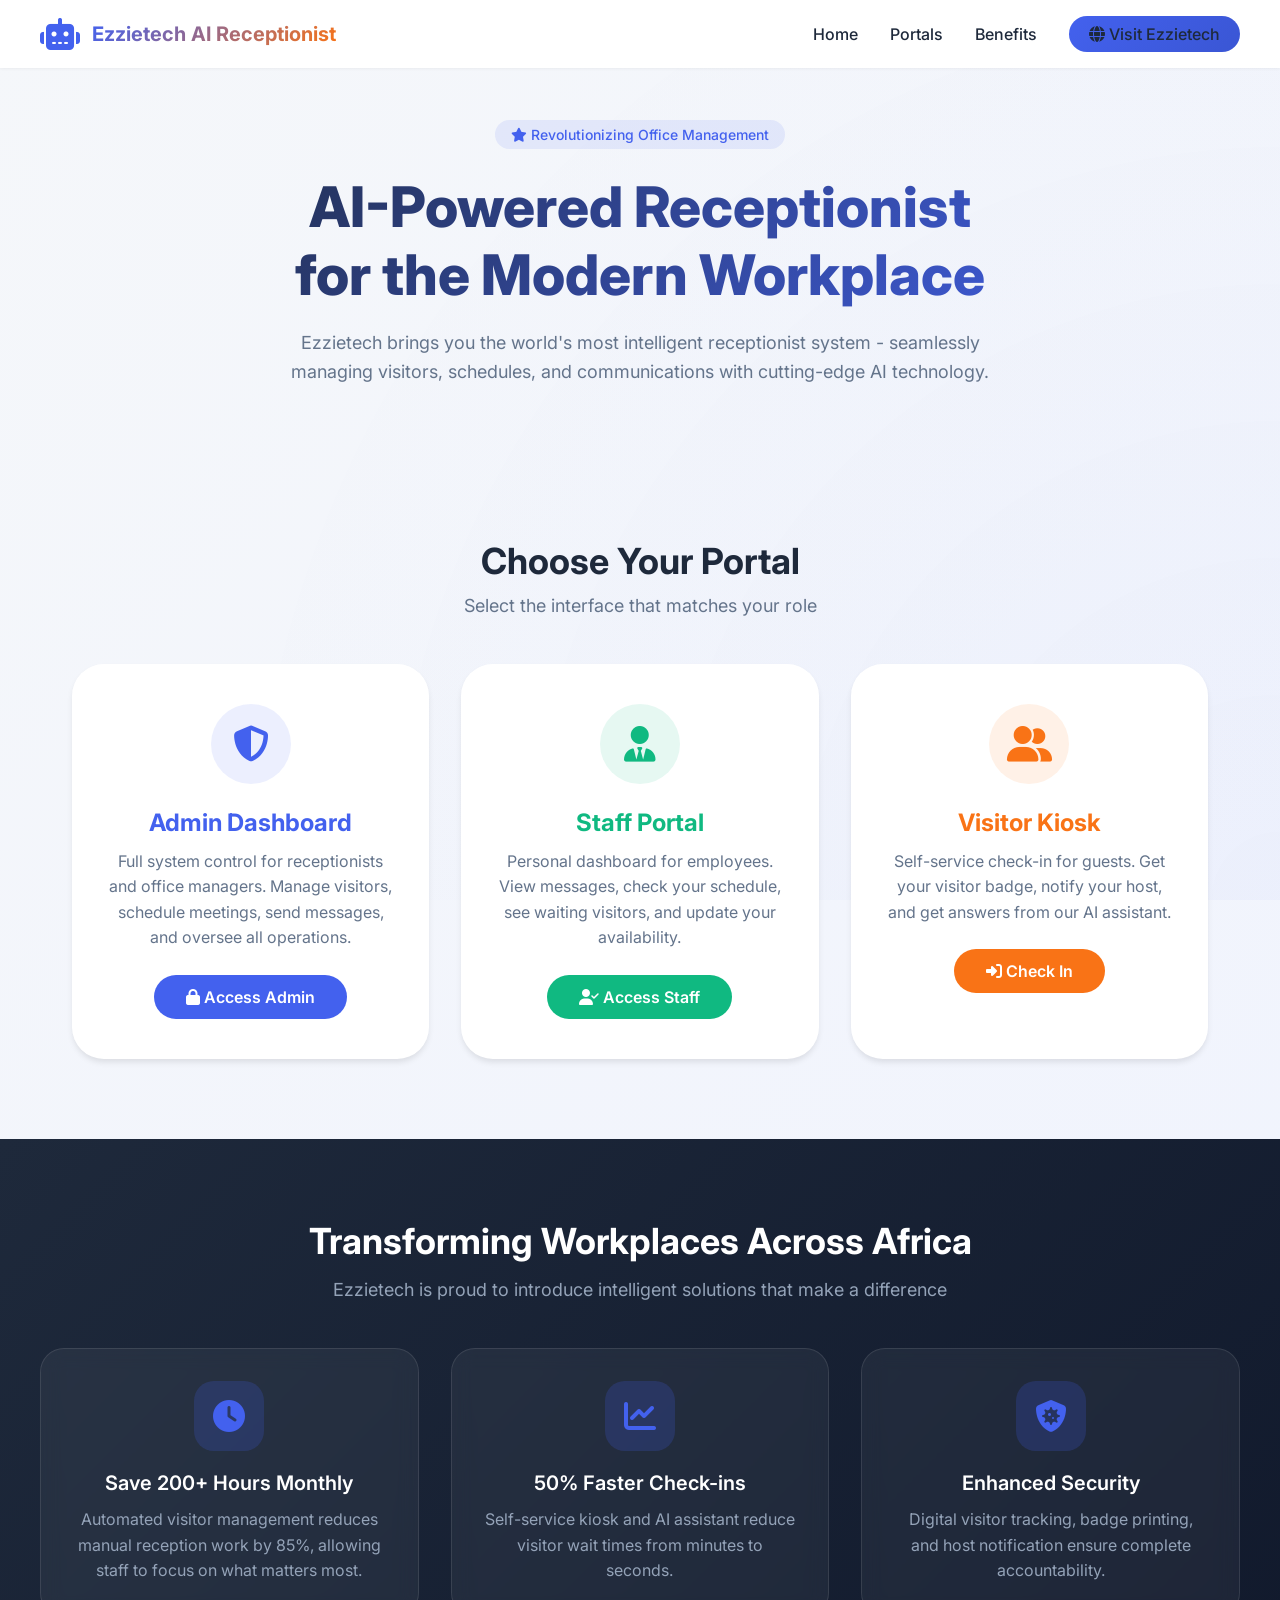
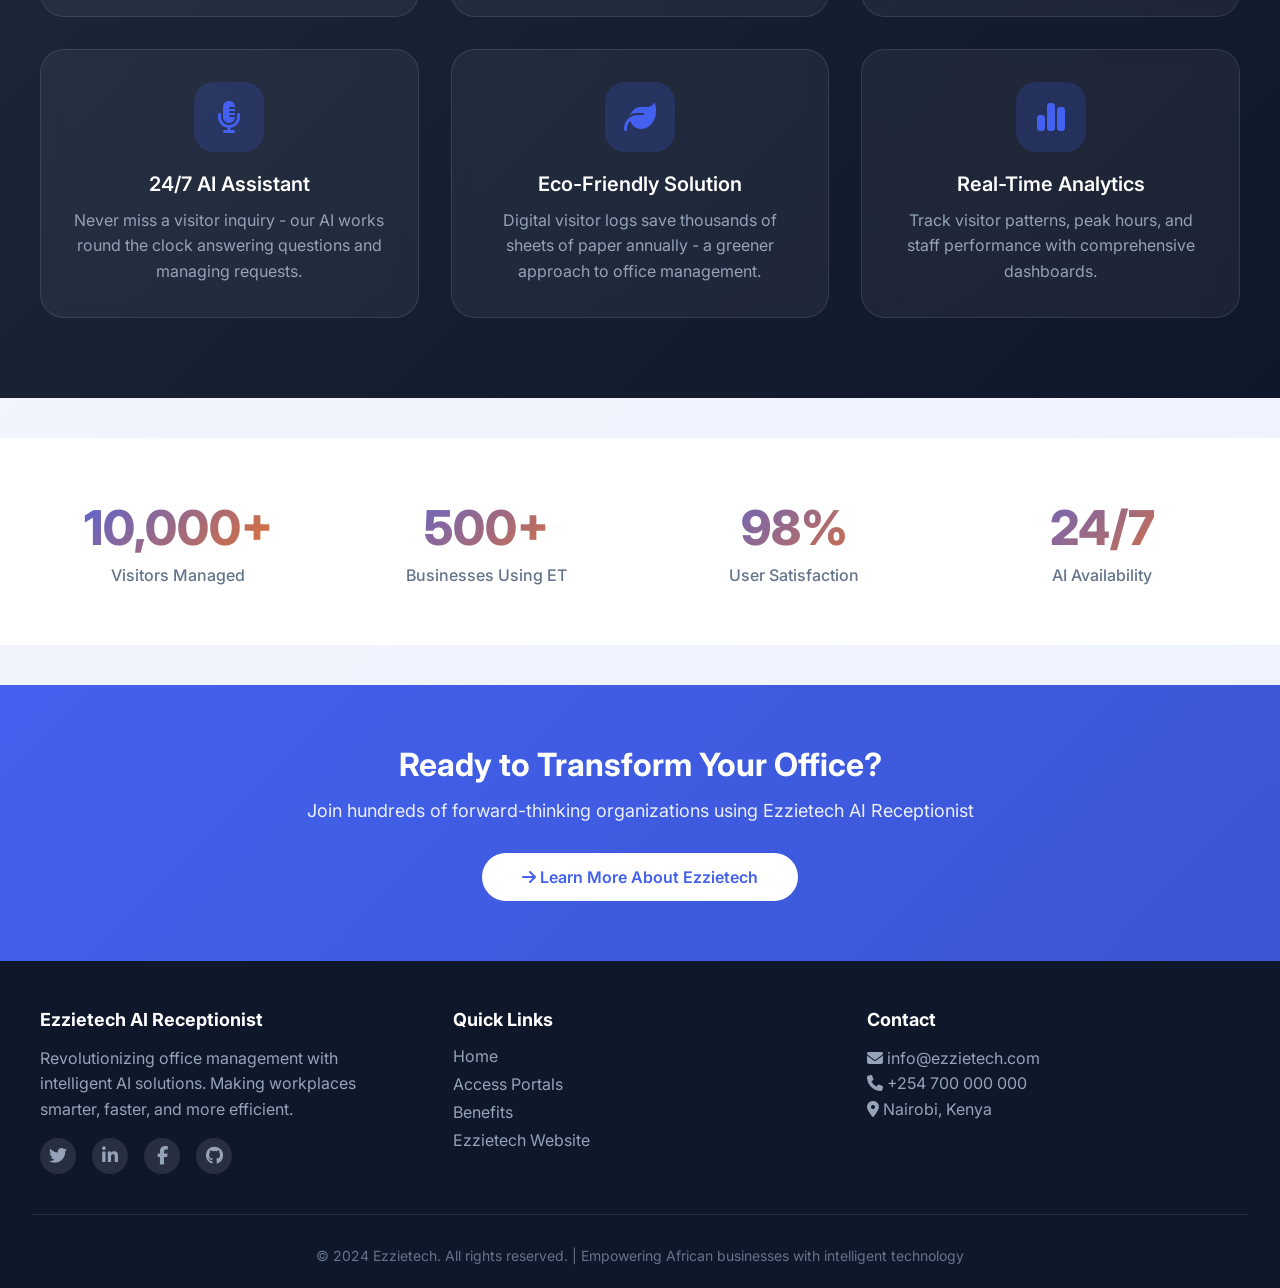
==== index.html @ 02ad7839 "Add files via upload" ====
<!DOCTYPE html>
<html lang="en">
<head>
    <meta charset="UTF-8">
    <meta name="viewport" content="width=device-width, initial-scale=1.0, user-scalable=yes">
    <title>Ezzietech AI Receptionist | Smart Office Management</title>
    <link rel="stylesheet" href="https://cdnjs.cloudflare.com/ajax/libs/font-awesome/6.4.0/css/all.min.css">
    <link href="https://fonts.googleapis.com/css2?family=Inter:wght@300;400;500;600;700;800&display=swap" rel="stylesheet">
    <style>
        * {
            margin: 0;
            padding: 0;
            box-sizing: border-box;
        }
        
        body {
            font-family: 'Inter', sans-serif;
            background: linear-gradient(135deg, #f5f7fa 0%, #eef2ff 100%);
            min-height: 100vh;
            overflow-x: hidden;
        }
        
        /* Animated Background */
        .bg-animation {
            position: fixed;
            top: 0;
            left: 0;
            width: 100%;
            height: 100%;
            z-index: -1;
            overflow: hidden;
        }
        
        .bg-animation::before {
            content: '';
            position: absolute;
            width: 200%;
            height: 200%;
            background: radial-gradient(circle, rgba(67,97,238,0.03) 0%, rgba(67,97,238,0) 70%);
            animation: rotate 30s linear infinite;
        }
        
        @keyframes rotate {
            from { transform: rotate(0deg); }
            to { transform: rotate(360deg); }
        }
        
        /* Navigation */
        .navbar {
            position: fixed;
            top: 0;
            width: 100%;
            background: rgba(255, 255, 255, 0.95);
            backdrop-filter: blur(10px);
            z-index: 1000;
            padding: 16px 32px;
            box-shadow: 0 1px 3px rgba(0,0,0,0.05);
        }
        
        .nav-container {
            max-width: 1200px;
            margin: 0 auto;
            display: flex;
            justify-content: space-between;
            align-items: center;
            flex-wrap: wrap;
            gap: 16px;
        }
        
        .logo {
            display: flex;
            align-items: center;
            gap: 12px;
        }
        
        .logo i {
            font-size: 32px;
            color: #4361ee;
        }
        
        .logo span {
            font-size: 20px;
            font-weight: 700;
            background: linear-gradient(135deg, #4361ee 0%, #f97316 100%);
            background-clip: text;
            -webkit-background-clip: text;
            color: transparent;
        }
        
        .nav-links {
            display: flex;
            gap: 32px;
            align-items: center;
        }
        
        .nav-links a {
            text-decoration: none;
            color: #1e293b;
            font-weight: 500;
            transition: color 0.3s;
        }
        
        .nav-links a:hover {
            color: #4361ee;
        }
        
        .company-btn {
            background: linear-gradient(135deg, #4361ee 0%, #3a56d4 100%);
            color: white;
            padding: 8px 20px;
            border-radius: 30px;
            text-decoration: none;
            font-weight: 500;
            transition: all 0.3s;
        }
        
        .company-btn:hover {
            transform: translateY(-2px);
            box-shadow: 0 5px 15px rgba(67,97,238,0.3);
        }
        
        /* Hero Section */
        .hero {
            padding: 120px 32px 80px;
            text-align: center;
        }
        
        .hero-badge {
            display: inline-block;
            background: rgba(67,97,238,0.1);
            color: #4361ee;
            padding: 6px 16px;
            border-radius: 30px;
            font-size: 14px;
            font-weight: 500;
            margin-bottom: 24px;
        }
        
        .hero h1 {
            font-size: 56px;
            font-weight: 800;
            background: linear-gradient(135deg, #1e293b 0%, #4361ee 100%);
            background-clip: text;
            -webkit-background-clip: text;
            color: transparent;
            margin-bottom: 20px;
        }
        
        .hero p {
            font-size: 18px;
            color: #64748b;
            max-width: 700px;
            margin: 0 auto 32px;
            line-height: 1.6;
        }
        
        /* Portal Cards */
        .portals {
            max-width: 1200px;
            margin: 0 auto;
            padding: 40px 32px;
        }
        
        .portals-title {
            text-align: center;
            margin-bottom: 48px;
        }
        
        .portals-title h2 {
            font-size: 36px;
            font-weight: 700;
            color: #1e293b;
            margin-bottom: 12px;
        }
        
        .portals-title p {
            color: #64748b;
            font-size: 18px;
        }
        
        .cards-grid {
            display: grid;
            grid-template-columns: repeat(auto-fit, minmax(320px, 1fr));
            gap: 32px;
        }
        
        .portal-card {
            background: white;
            border-radius: 32px;
            padding: 40px 32px;
            text-align: center;
            transition: all 0.3s ease;
            cursor: pointer;
            position: relative;
            overflow: hidden;
            box-shadow: 0 4px 6px -1px rgba(0,0,0,0.1);
        }
        
        .portal-card:hover {
            transform: translateY(-8px);
            box-shadow: 0 20px 25px -5px rgba(0,0,0,0.1), 0 10px 10px -5px rgba(0,0,0,0.02);
        }
        
        .portal-card.admin:hover {
            border: 2px solid #4361ee;
        }
        
        .portal-card.staff:hover {
            border: 2px solid #10b981;
        }
        
        .portal-card.visitor:hover {
            border: 2px solid #f97316;
        }
        
        .card-icon {
            width: 80px;
            height: 80px;
            margin: 0 auto 24px;
            border-radius: 50%;
            display: flex;
            align-items: center;
            justify-content: center;
            font-size: 36px;
        }
        
        .admin .card-icon {
            background: rgba(67,97,238,0.1);
            color: #4361ee;
        }
        
        .staff .card-icon {
            background: rgba(16,185,129,0.1);
            color: #10b981;
        }
        
        .visitor .card-icon {
            background: rgba(249,115,22,0.1);
            color: #f97316;
        }
        
        .portal-card h3 {
            font-size: 24px;
            font-weight: 700;
            margin-bottom: 12px;
        }
        
        .admin h3 { color: #4361ee; }
        .staff h3 { color: #10b981; }
        .visitor h3 { color: #f97316; }
        
        .portal-card p {
            color: #64748b;
            line-height: 1.6;
            margin-bottom: 24px;
        }
        
        .card-btn {
            display: inline-block;
            padding: 12px 32px;
            border-radius: 40px;
            font-weight: 600;
            text-decoration: none;
            transition: all 0.3s;
        }
        
        .admin .card-btn {
            background: #4361ee;
            color: white;
        }
        
        .staff .card-btn {
            background: #10b981;
            color: white;
        }
        
        .visitor .card-btn {
            background: #f97316;
            color: white;
        }
        
        .card-btn:hover {
            transform: scale(1.05);
            box-shadow: 0 5px 15px rgba(0,0,0,0.2);
        }
        
        /* Benefits Section */
        .benefits {
            background: linear-gradient(135deg, #1e293b 0%, #0f172a 100%);
            padding: 80px 32px;
            margin: 40px 0;
        }
        
        .benefits-container {
            max-width: 1200px;
            margin: 0 auto;
        }
        
        .benefits-header {
            text-align: center;
            margin-bottom: 48px;
        }
        
        .benefits-header h2 {
            font-size: 36px;
            font-weight: 700;
            color: white;
            margin-bottom: 16px;
        }
        
        .benefits-header p {
            color: #94a3b8;
            font-size: 18px;
        }
        
        .benefits-grid {
            display: grid;
            grid-template-columns: repeat(auto-fit, minmax(280px, 1fr));
            gap: 32px;
        }
        
        .benefit-card {
            background: rgba(255,255,255,0.05);
            backdrop-filter: blur(10px);
            border-radius: 24px;
            padding: 32px;
            text-align: center;
            transition: all 0.3s;
            border: 1px solid rgba(255,255,255,0.1);
        }
        
        .benefit-card:hover {
            transform: translateY(-5px);
            background: rgba(255,255,255,0.1);
        }
        
        .benefit-icon {
            width: 70px;
            height: 70px;
            background: rgba(67,97,238,0.2);
            border-radius: 20px;
            display: flex;
            align-items: center;
            justify-content: center;
            margin: 0 auto 20px;
            font-size: 32px;
            color: #4361ee;
        }
        
        .benefit-card h3 {
            font-size: 20px;
            font-weight: 600;
            color: white;
            margin-bottom: 12px;
        }
        
        .benefit-card p {
            color: #94a3b8;
            line-height: 1.6;
        }
        
        /* Stats Section */
        .stats {
            padding: 60px 32px;
            background: white;
        }
        
        .stats-container {
            max-width: 1200px;
            margin: 0 auto;
            display: grid;
            grid-template-columns: repeat(auto-fit, minmax(200px, 1fr));
            gap: 32px;
            text-align: center;
        }
        
        .stat-item h3 {
            font-size: 48px;
            font-weight: 800;
            background: linear-gradient(135deg, #4361ee 0%, #f97316 100%);
            background-clip: text;
            -webkit-background-clip: text;
            color: transparent;
        }
        
        .stat-item p {
            color: #64748b;
            margin-top: 8px;
            font-weight: 500;
        }
        
        /* CTA Section */
        .cta {
            background: linear-gradient(135deg, #4361ee 0%, #3a56d4 100%);
            padding: 60px 32px;
            text-align: center;
            margin-top: 40px;
        }
        
        .cta h2 {
            font-size: 32px;
            font-weight: 700;
            color: white;
            margin-bottom: 16px;
        }
        
        .cta p {
            color: rgba(255,255,255,0.9);
            margin-bottom: 32px;
            font-size: 18px;
        }
        
        .cta-btn {
            display: inline-block;
            background: white;
            color: #4361ee;
            padding: 14px 40px;
            border-radius: 50px;
            text-decoration: none;
            font-weight: 600;
            transition: all 0.3s;
        }
        
        .cta-btn:hover {
            transform: scale(1.05);
            box-shadow: 0 10px 25px rgba(0,0,0,0.2);
        }
        
        /* Footer */
        .footer {
            background: #0f172a;
            color: white;
            padding: 48px 32px 24px;
        }
        
        .footer-content {
            max-width: 1200px;
            margin: 0 auto;
            display: grid;
            grid-template-columns: repeat(auto-fit, minmax(250px, 1fr));
            gap: 40px;
        }
        
        .footer-section h3 {
            font-size: 18px;
            margin-bottom: 16px;
        }
        
        .footer-section p {
            color: #94a3b8;
            line-height: 1.6;
        }
        
        .footer-section a {
            color: #94a3b8;
            text-decoration: none;
            display: block;
            margin-bottom: 8px;
            transition: color 0.3s;
        }
        
        .footer-section a:hover {
            color: #4361ee;
        }
        
        .social-links {
            display: flex;
            gap: 16px;
            margin-top: 16px;
        }
        
        .social-links a {
            width: 36px;
            height: 36px;
            background: rgba(255,255,255,0.1);
            border-radius: 50%;
            display: flex;
            align-items: center;
            justify-content: center;
            font-size: 18px;
        }
        
        .footer-bottom {
            text-align: center;
            padding-top: 32px;
            margin-top: 32px;
            border-top: 1px solid rgba(255,255,255,0.1);
            color: #64748b;
            font-size: 14px;
        }
        
        /* Responsive */
        @media (max-width: 768px) {
            .navbar {
                padding: 12px 20px;
            }
            
            .nav-container {
                flex-direction: column;
            }
            
            .hero {
                padding: 100px 20px 60px;
            }
            
            .hero h1 {
                font-size: 36px;
            }
            
            .hero p {
                font-size: 16px;
            }
            
            .portals {
                padding: 40px 20px;
            }
            
            .cards-grid {
                grid-template-columns: 1fr;
            }
            
            .benefits {
                padding: 60px 20px;
            }
            
            .benefits-header h2 {
                font-size: 28px;
            }
            
            .stats-container {
                grid-template-columns: 1fr 1fr;
            }
            
            .stat-item h3 {
                font-size: 32px;
            }
            
            .cta h2 {
                font-size: 24px;
            }
        }
        
        @media (max-width: 480px) {
            .stats-container {
                grid-template-columns: 1fr;
            }
            
            .footer-content {
                grid-template-columns: 1fr;
                text-align: center;
            }
            
            .social-links {
                justify-content: center;
            }
        }
        
        /* Animation */
        @keyframes fadeInUp {
            from {
                opacity: 0;
                transform: translateY(30px);
            }
            to {
                opacity: 1;
                transform: translateY(0);
            }
        }
        
        .portal-card, .benefit-card, .stat-item {
            animation: fadeInUp 0.6s ease forwards;
        }
        
        .portal-card:nth-child(1) { animation-delay: 0.1s; }
        .portal-card:nth-child(2) { animation-delay: 0.2s; }
        .portal-card:nth-child(3) { animation-delay: 0.3s; }
    </style>
</head>
<body>
    <div class="bg-animation"></div>
    
    <!-- Navigation -->
    <nav class="navbar">
        <div class="nav-container">
            <div class="logo">
                <i class="fas fa-robot"></i>
                <span>Ezzietech AI Receptionist</span>
            </div>
            <div class="nav-links">
                <a href="#home">Home</a>
                <a href="#portals">Portals</a>
                <a href="#benefits">Benefits</a>
                <a href="https://ezzietech.com" target="_blank" class="company-btn">
                    <i class="fas fa-globe"></i> Visit Ezzietech
                </a>
            </div>
        </div>
    </nav>
    
    <!-- Hero Section -->
    <section id="home" class="hero">
        <div class="hero-badge">
            <i class="fas fa-star"></i> Revolutionizing Office Management
        </div>
        <h1>AI-Powered Receptionist<br>for the Modern Workplace</h1>
        <p>Ezzietech brings you the world's most intelligent receptionist system - seamlessly managing visitors, schedules, and communications with cutting-edge AI technology.</p>
    </section>
    
    <!-- Portal Cards -->
    <section id="portals" class="portals">
        <div class="portals-title">
            <h2>Choose Your Portal</h2>
            <p>Select the interface that matches your role</p>
        </div>
        <div class="cards-grid">
            <!-- Admin Portal -->
            <div class="portal-card admin" onclick="goToAdmin()">
                <div class="card-icon">
                    <i class="fas fa-shield-alt"></i>
                </div>
                <h3>Admin Dashboard</h3>
                <p>Full system control for receptionists and office managers. Manage visitors, schedule meetings, send messages, and oversee all operations.</p>
                <div class="card-btn">
                    <i class="fas fa-lock"></i> Access Admin
                </div>
            </div>
            
            <!-- Staff Portal -->
            <div class="portal-card staff" onclick="goToStaff()">
                <div class="card-icon">
                    <i class="fas fa-user-tie"></i>
                </div>
                <h3>Staff Portal</h3>
                <p>Personal dashboard for employees. View messages, check your schedule, see waiting visitors, and update your availability.</p>
                <div class="card-btn">
                    <i class="fas fa-user-check"></i> Access Staff
                </div>
            </div>
            
            <!-- Visitor Portal -->
            <div class="portal-card visitor" onclick="goToVisitor()">
                <div class="card-icon">
                    <i class="fas fa-user-friends"></i>
                </div>
                <h3>Visitor Kiosk</h3>
                <p>Self-service check-in for guests. Get your visitor badge, notify your host, and get answers from our AI assistant.</p>
                <div class="card-btn">
                    <i class="fas fa-sign-in-alt"></i> Check In
                </div>
            </div>
        </div>
    </section>
    
    <!-- Benefits Section - Ezzietech Impact -->
    <section id="benefits" class="benefits">
        <div class="benefits-container">
            <div class="benefits-header">
                <h2>Transforming Workplaces Across Africa</h2>
                <p>Ezzietech is proud to introduce intelligent solutions that make a difference</p>
            </div>
            <div class="benefits-grid">
                <div class="benefit-card">
                    <div class="benefit-icon">
                        <i class="fas fa-clock"></i>
                    </div>
                    <h3>Save 200+ Hours Monthly</h3>
                    <p>Automated visitor management reduces manual reception work by 85%, allowing staff to focus on what matters most.</p>
                </div>
                <div class="benefit-card">
                    <div class="benefit-icon">
                        <i class="fas fa-chart-line"></i>
                    </div>
                    <h3>50% Faster Check-ins</h3>
                    <p>Self-service kiosk and AI assistant reduce visitor wait times from minutes to seconds.</p>
                </div>
                <div class="benefit-card">
                    <div class="benefit-icon">
                        <i class="fas fa-shield-virus"></i>
                    </div>
                    <h3>Enhanced Security</h3>
                    <p>Digital visitor tracking, badge printing, and host notification ensure complete accountability.</p>
                </div>
                <div class="benefit-card">
                    <div class="benefit-icon">
                        <i class="fas fa-microphone-alt"></i>
                    </div>
                    <h3>24/7 AI Assistant</h3>
                    <p>Never miss a visitor inquiry - our AI works round the clock answering questions and managing requests.</p>
                </div>
                <div class="benefit-card">
                    <div class="benefit-icon">
                        <i class="fas fa-leaf"></i>
                    </div>
                    <h3>Eco-Friendly Solution</h3>
                    <p>Digital visitor logs save thousands of sheets of paper annually - a greener approach to office management.</p>
                </div>
                <div class="benefit-card">
                    <div class="benefit-icon">
                        <i class="fas fa-chart-simple"></i>
                    </div>
                    <h3>Real-Time Analytics</h3>
                    <p>Track visitor patterns, peak hours, and staff performance with comprehensive dashboards.</p>
                </div>
            </div>
        </div>
    </section>
    
    <!-- Stats Section -->
    <section class="stats">
        <div class="stats-container">
            <div class="stat-item">
                <h3>10,000+</h3>
                <p>Visitors Managed</p>
            </div>
            <div class="stat-item">
                <h3>500+</h3>
                <p>Businesses Using ET</p>
            </div>
            <div class="stat-item">
                <h3>98%</h3>
                <p>User Satisfaction</p>
            </div>
            <div class="stat-item">
                <h3>24/7</h3>
                <p>AI Availability</p>
            </div>
        </div>
    </section>
    
    <!-- CTA Section -->
    <section class="cta">
        <h2>Ready to Transform Your Office?</h2>
        <p>Join hundreds of forward-thinking organizations using Ezzietech AI Receptionist</p>
        <a href="https://ezzietech.com" target="_blank" class="cta-btn">
            <i class="fas fa-arrow-right"></i> Learn More About Ezzietech
        </a>
    </section>
    
    <!-- Footer -->
    <footer class="footer">
        <div class="footer-content">
            <div class="footer-section">
                <h3>Ezzietech AI Receptionist</h3>
                <p>Revolutionizing office management with intelligent AI solutions. Making workplaces smarter, faster, and more efficient.</p>
                <div class="social-links">
                    <a href="#"><i class="fab fa-twitter"></i></a>
                    <a href="#"><i class="fab fa-linkedin-in"></i></a>
                    <a href="#"><i class="fab fa-facebook-f"></i></a>
                    <a href="#"><i class="fab fa-github"></i></a>
                </div>
            </div>
            <div class="footer-section">
                <h3>Quick Links</h3>
                <a href="#home">Home</a>
                <a href="#portals">Access Portals</a>
                <a href="#benefits">Benefits</a>
                <a href="https://ezzietech.com" target="_blank">Ezzietech Website</a>
            </div>
            <div class="footer-section">
                <h3>Contact</h3>
                <p><i class="fas fa-envelope"></i> info@ezzietech.com</p>
                <p><i class="fas fa-phone"></i> +254 700 000 000</p>
                <p><i class="fas fa-map-marker-alt"></i> Nairobi, Kenya</p>
            </div>
        </div>
        <div class="footer-bottom">
            <p>&copy; 2024 Ezzietech. All rights reserved. | Empowering African businesses with intelligent technology</p>
        </div>
    </footer>
    
    <script>
        // Navigation Functions
        function goToAdmin() {
            // Check if admin.html exists
            window.location.href = 'admin.html';
        }
        
        function goToStaff() {
            window.location.href = 'staff.html';
        }
        
        function goToVisitor() {
            window.location.href = 'visitor.html';
        }
        
        // Add smooth scrolling for anchor links
        document.querySelectorAll('a[href^="#"]').forEach(anchor => {
            anchor.addEventListener('click', function (e) {
                const target = this.getAttribute('href');
                if (target === '#') return;
                
                const element = document.querySelector(target);
                if (element) {
                    e.preventDefault();
                    element.scrollIntoView({
                        behavior: 'smooth',
                        block: 'start'
                    });
                }
            });
        });
        
        // Add hover animation for cards
        const cards = document.querySelectorAll('.portal-card');
        cards.forEach(card => {
            card.addEventListener('mouseenter', () => {
                card.style.transform = 'translateY(-8px)';
            });
            card.addEventListener('mouseleave', () => {
                card.style.transform = 'translateY(0)';
            });
        });
        
        // Add typing animation to hero text (optional)
        const heroText = document.querySelector('.hero h1');
        if (heroText) {
            const originalText = heroText.innerHTML;
            heroText.style.opacity = '0';
            setTimeout(() => {
                heroText.style.transition = 'opacity 0.5s';
                heroText.style.opacity = '1';
            }, 100);
        }
        
        // Add scroll reveal animation
        const revealElements = document.querySelectorAll('.benefit-card, .stat-item');
        const revealOnScroll = () => {
            revealElements.forEach(el => {
                const rect = el.getBoundingClientRect();
                const windowHeight = window.innerHeight;
                if (rect.top < windowHeight - 100) {
                    el.style.opacity = '1';
                    el.style.transform = 'translateY(0)';
                }
            });
        };
        
        // Set initial state
        revealElements.forEach(el => {
            el.style.opacity = '0';
            el.style.transform = 'translateY(30px)';
            el.style.transition = 'all 0.6s ease';
        });
        
        window.addEventListener('scroll', revealOnScroll);
        window.addEventListener('load', revealOnScroll);
        
        // Add floating animation to icons
        const icons = document.querySelectorAll('.benefit-icon i, .card-icon i');
        icons.forEach(icon => {
            setInterval(() => {
                icon.style.transform = 'translateY(-3px)';
                setTimeout(() => {
                    icon.style.transform = 'translateY(0)';
                }, 300);
            }, 3000);
        });
    </script>
</body>
</html>
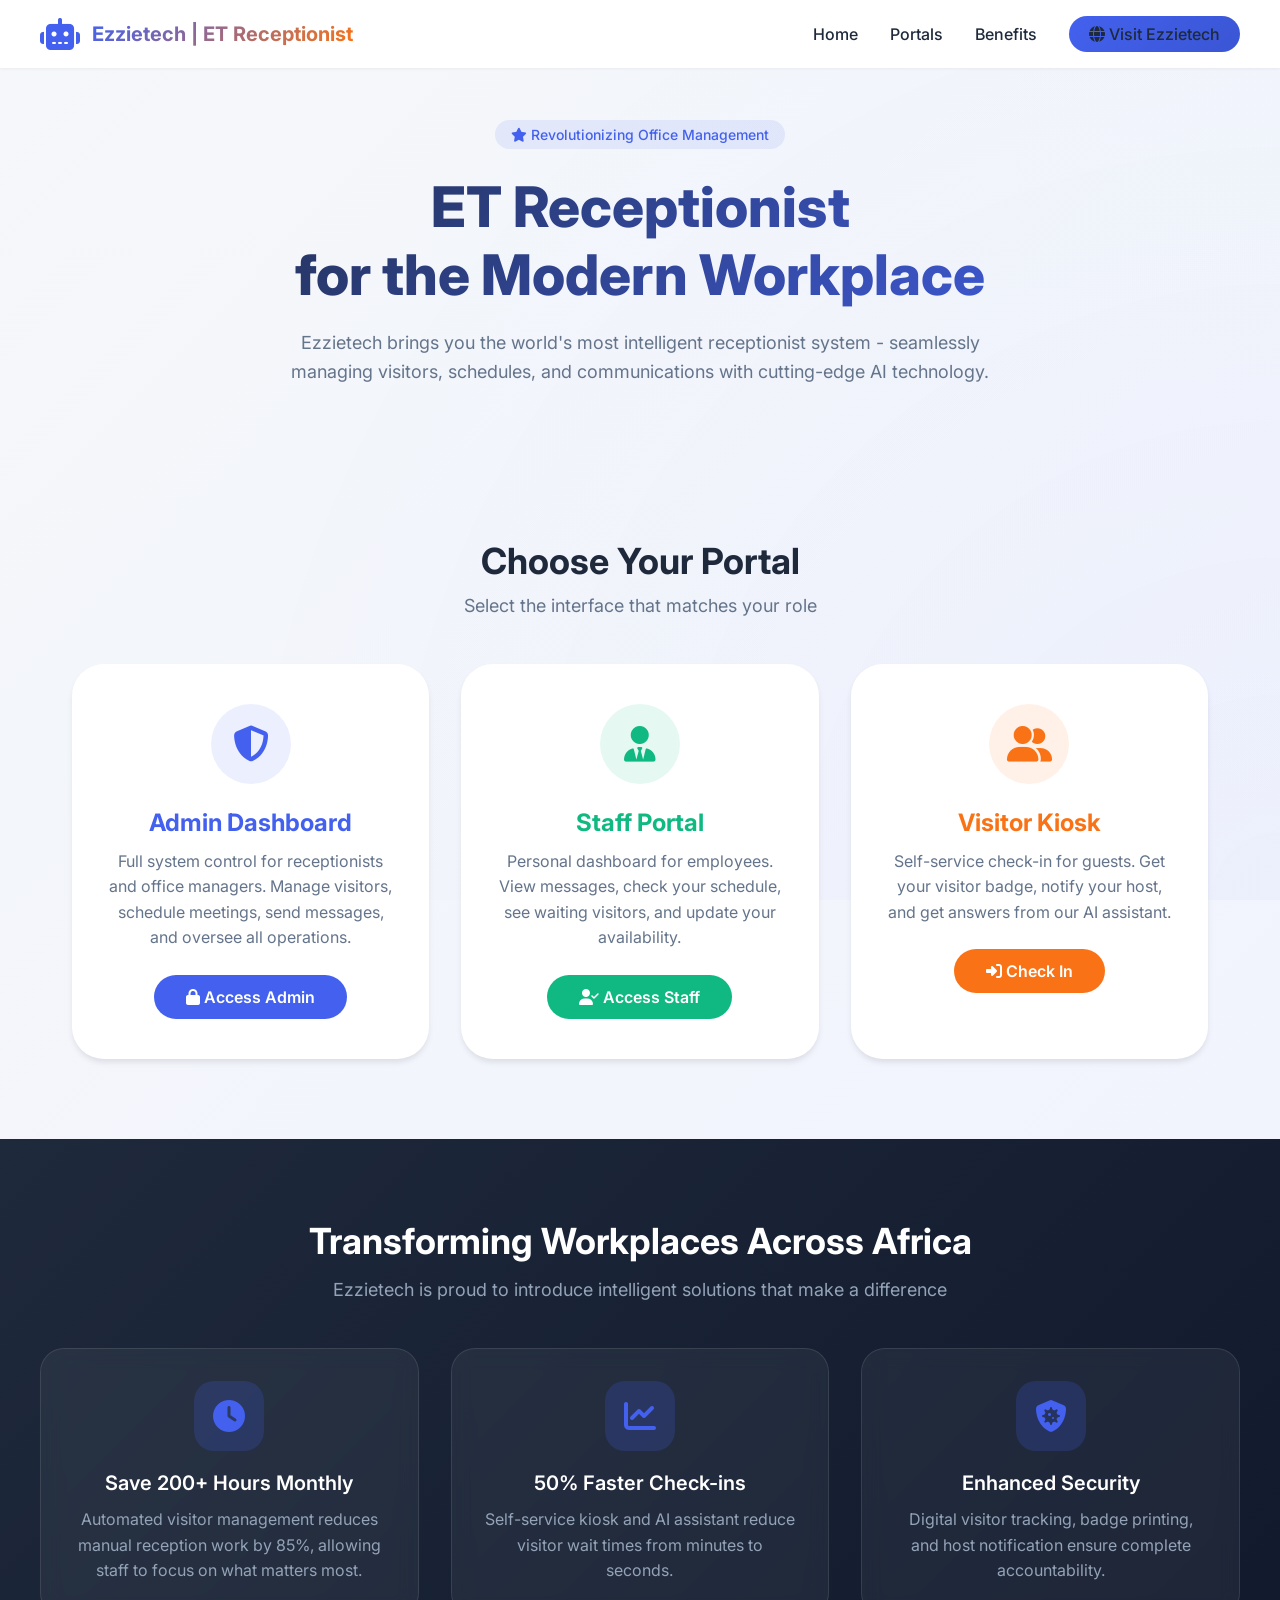
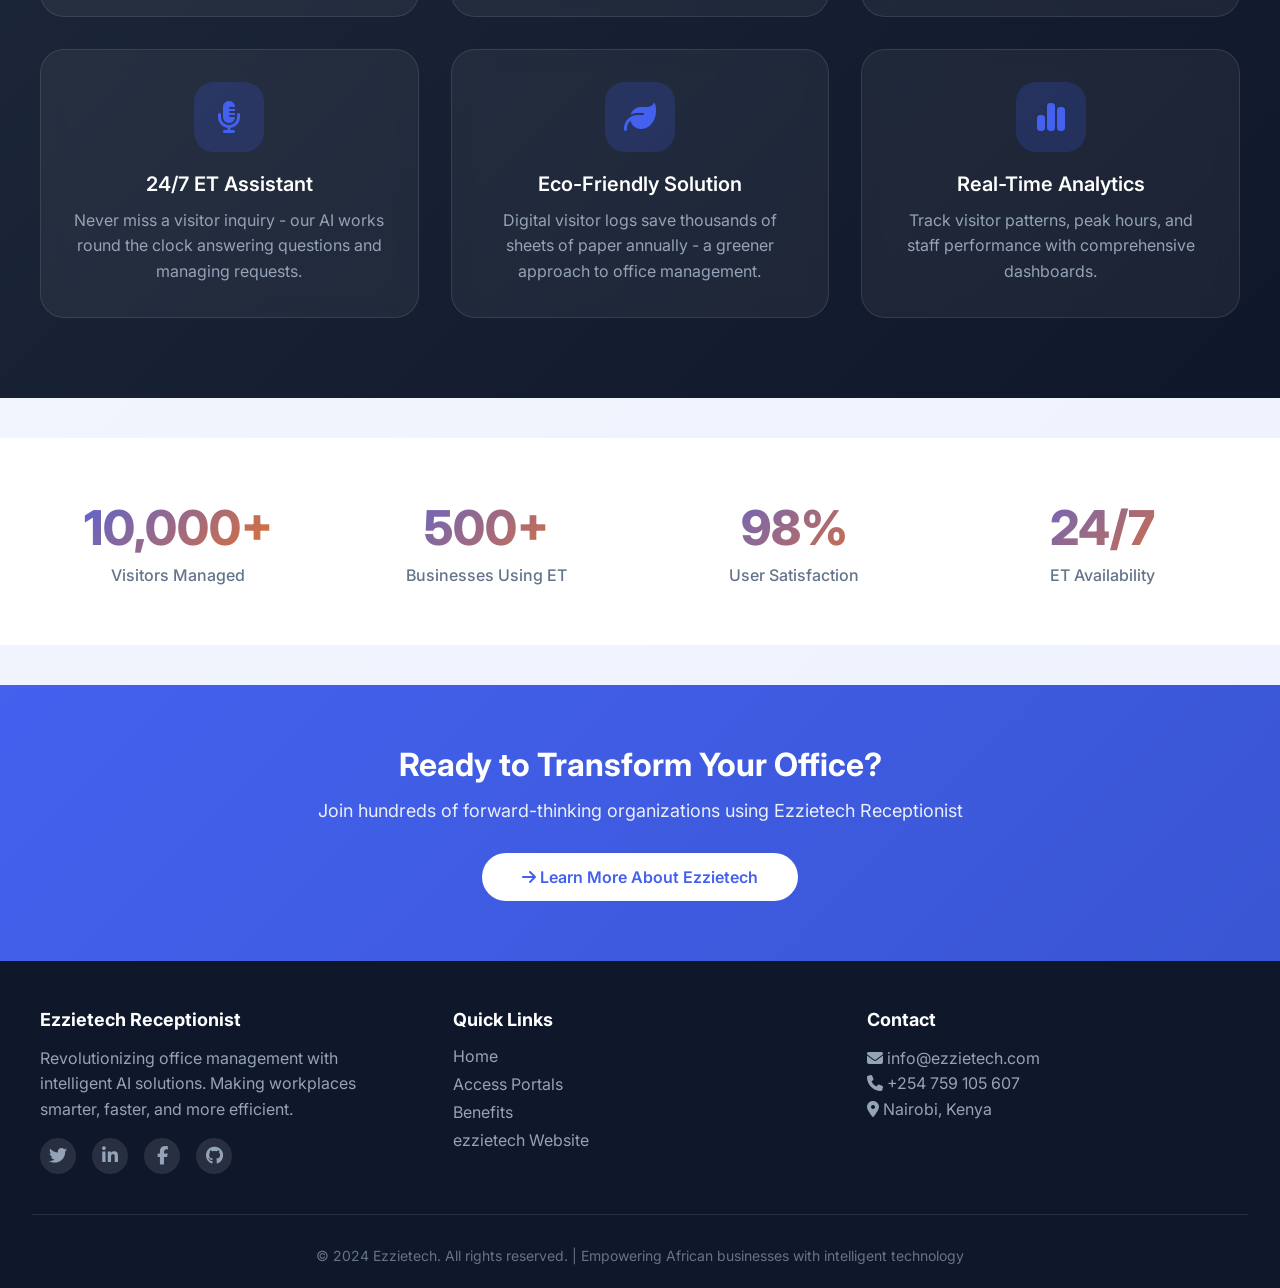
==== commit 43f2b74b: "Add files via upload" ====
--- a/index.html
+++ b/index.html
@@ -584,13 +584,13 @@
         <div class="nav-container">
             <div class="logo">
                 <i class="fas fa-robot"></i>
-                <span>Ezzietech AI Receptionist</span>
+                <span>Ezzietech | ET Receptionist</span>
             </div>
             <div class="nav-links">
                 <a href="#home">Home</a>
                 <a href="#portals">Portals</a>
                 <a href="#benefits">Benefits</a>
-                <a href="https://ezzietech.com" target="_blank" class="company-btn">
+                <a href="https://ezziechokah.github.io/ET_receptionist/" target="_blank" class="company-btn">
                     <i class="fas fa-globe"></i> Visit Ezzietech
                 </a>
             </div>
@@ -602,7 +602,7 @@
         <div class="hero-badge">
             <i class="fas fa-star"></i> Revolutionizing Office Management
         </div>
-        <h1>AI-Powered Receptionist<br>for the Modern Workplace</h1>
+        <h1>ET Receptionist<br>for the Modern Workplace</h1>
         <p>Ezzietech brings you the world's most intelligent receptionist system - seamlessly managing visitors, schedules, and communications with cutting-edge AI technology.</p>
     </section>
     
@@ -684,7 +684,7 @@
                     <div class="benefit-icon">
                         <i class="fas fa-microphone-alt"></i>
                     </div>
-                    <h3>24/7 AI Assistant</h3>
+                    <h3>24/7 ET Assistant</h3>
                     <p>Never miss a visitor inquiry - our AI works round the clock answering questions and managing requests.</p>
                 </div>
                 <div class="benefit-card">
@@ -722,7 +722,7 @@
             </div>
             <div class="stat-item">
                 <h3>24/7</h3>
-                <p>AI Availability</p>
+                <p>ET Availability</p>
             </div>
         </div>
     </section>
@@ -730,8 +730,8 @@
     <!-- CTA Section -->
     <section class="cta">
         <h2>Ready to Transform Your Office?</h2>
-        <p>Join hundreds of forward-thinking organizations using Ezzietech AI Receptionist</p>
-        <a href="https://ezzietech.com" target="_blank" class="cta-btn">
+        <p>Join hundreds of forward-thinking organizations using Ezzietech Receptionist</p>
+        <a href="https://ezziechokah.github.io/ET_receptionist/" target="_blank" class="cta-btn">
             <i class="fas fa-arrow-right"></i> Learn More About Ezzietech
         </a>
     </section>
@@ -740,7 +740,7 @@
     <footer class="footer">
         <div class="footer-content">
             <div class="footer-section">
-                <h3>Ezzietech AI Receptionist</h3>
+                <h3>Ezzietech Receptionist</h3>
                 <p>Revolutionizing office management with intelligent AI solutions. Making workplaces smarter, faster, and more efficient.</p>
                 <div class="social-links">
                     <a href="#"><i class="fab fa-twitter"></i></a>
@@ -754,12 +754,12 @@
                 <a href="#home">Home</a>
                 <a href="#portals">Access Portals</a>
                 <a href="#benefits">Benefits</a>
-                <a href="https://ezzietech.com" target="_blank">Ezzietech Website</a>
+                <a href="https://ezziechokah.github.io/ET_receptionist/" target="_blank">ezzietech Website</a>
             </div>
             <div class="footer-section">
                 <h3>Contact</h3>
                 <p><i class="fas fa-envelope"></i> info@ezzietech.com</p>
-                <p><i class="fas fa-phone"></i> +254 700 000 000</p>
+                <p><i class="fas fa-phone"></i> +254 759 105 607</p>
                 <p><i class="fas fa-map-marker-alt"></i> Nairobi, Kenya</p>
             </div>
         </div>
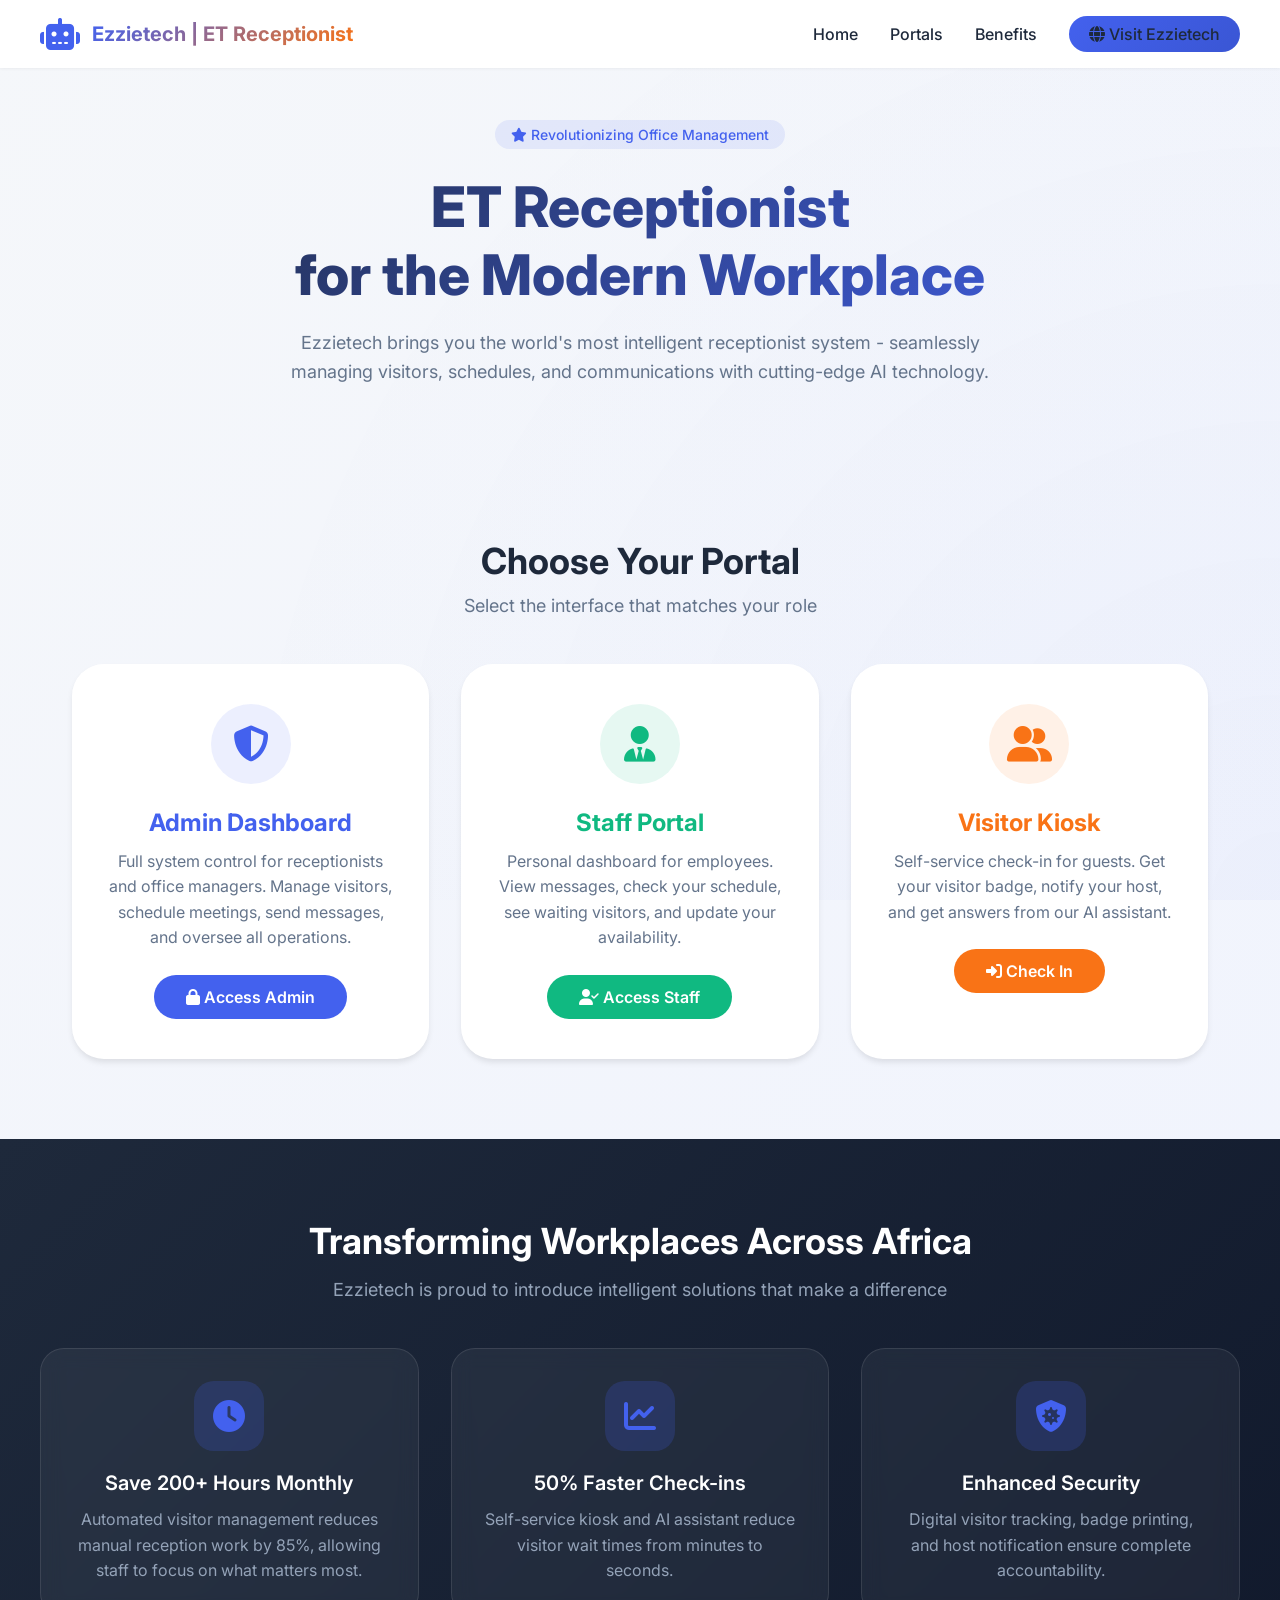
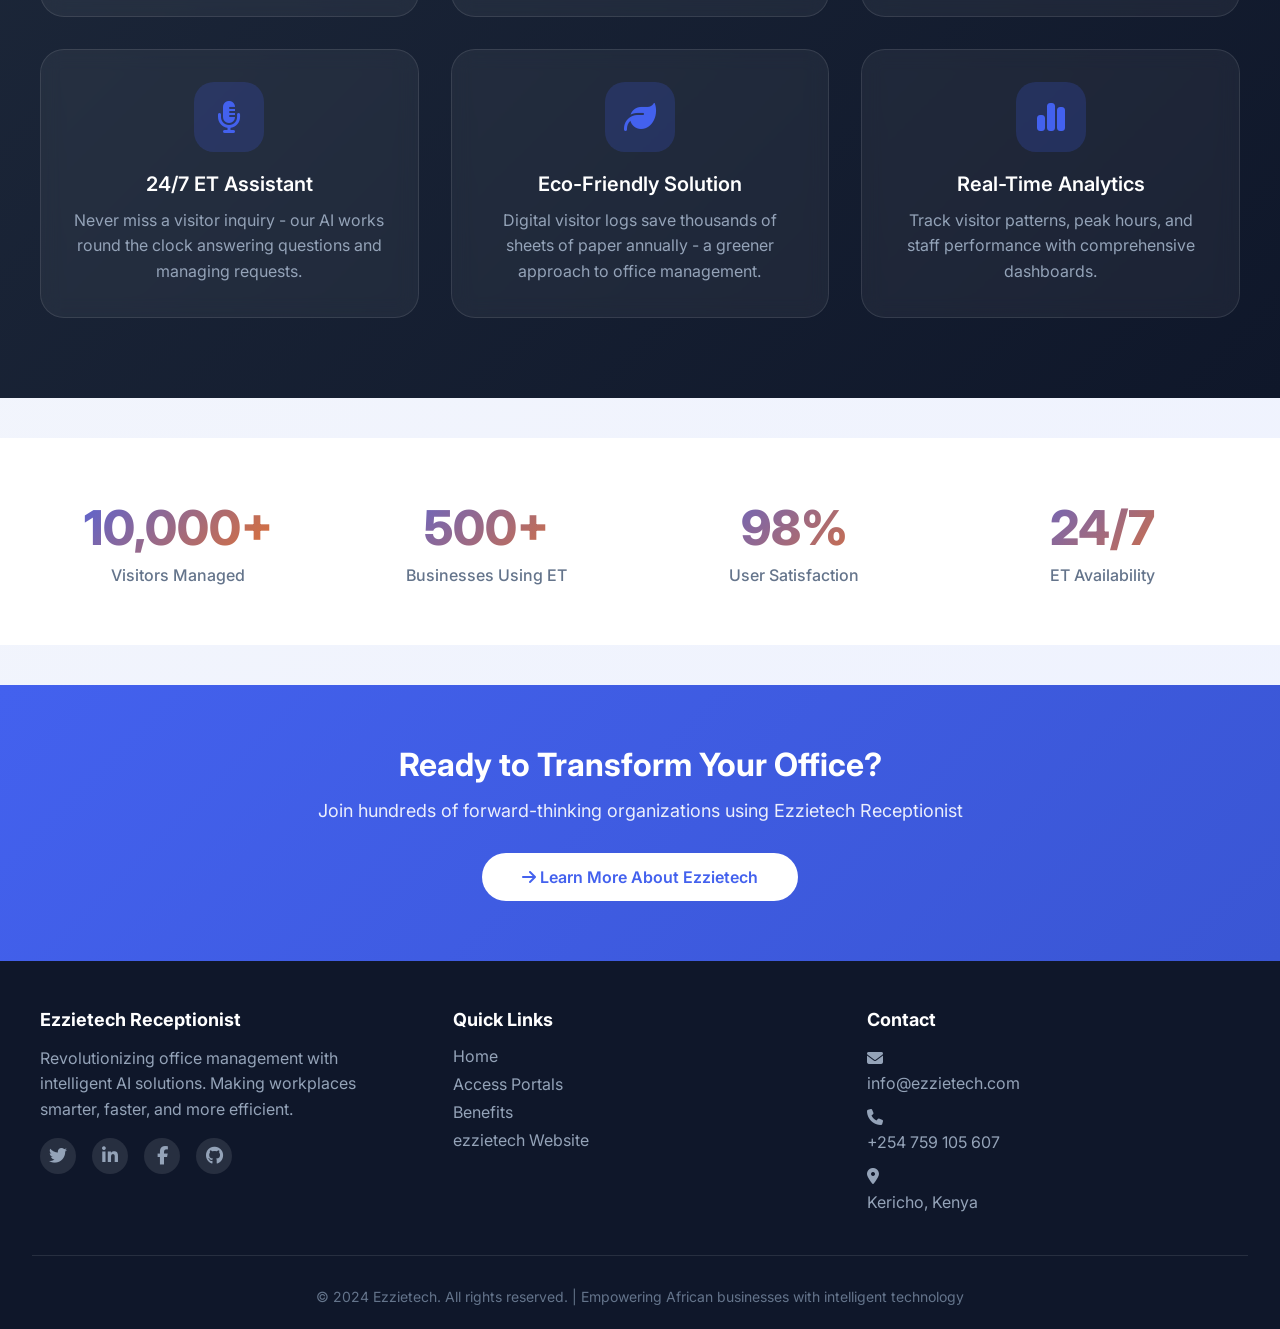
==== commit ddd2d56e: "Add files via upload" ====
--- a/index.html
+++ b/index.html
@@ -590,7 +590,7 @@
                 <a href="#home">Home</a>
                 <a href="#portals">Portals</a>
                 <a href="#benefits">Benefits</a>
-                <a href="https://ezziechokah.github.io/ET_receptionist/" target="_blank" class="company-btn">
+                <a href="https://ezziechokah.github.io/portfolio/" target="_blank" class="company-btn">
                     <i class="fas fa-globe"></i> Visit Ezzietech
                 </a>
             </div>
@@ -731,7 +731,7 @@
     <section class="cta">
         <h2>Ready to Transform Your Office?</h2>
         <p>Join hundreds of forward-thinking organizations using Ezzietech Receptionist</p>
-        <a href="https://ezziechokah.github.io/ET_receptionist/" target="_blank" class="cta-btn">
+        <a href="https://ezziechokah.github.io/portfolio/" target="_blank" class="cta-btn">
             <i class="fas fa-arrow-right"></i> Learn More About Ezzietech
         </a>
     </section>
@@ -744,9 +744,9 @@
                 <p>Revolutionizing office management with intelligent AI solutions. Making workplaces smarter, faster, and more efficient.</p>
                 <div class="social-links">
                     <a href="#"><i class="fab fa-twitter"></i></a>
-                    <a href="#"><i class="fab fa-linkedin-in"></i></a>
+                    <a href="https://www.linkedin.com/feed/"><i class="fab fa-linkedin-in"></i></a>
                     <a href="#"><i class="fab fa-facebook-f"></i></a>
-                    <a href="#"><i class="fab fa-github"></i></a>
+                    <a href="https://github.com/ezziechokah"><i class="fab fa-github"></i></a>
                 </div>
             </div>
             <div class="footer-section">
@@ -754,13 +754,13 @@
                 <a href="#home">Home</a>
                 <a href="#portals">Access Portals</a>
                 <a href="#benefits">Benefits</a>
-                <a href="https://ezziechokah.github.io/ET_receptionist/" target="_blank">ezzietech Website</a>
+                <a href="https://ezziechokah.github.io/portfolio/" target="_blank">ezzietech Website</a>
             </div>
             <div class="footer-section">
                 <h3>Contact</h3>
-                <p><i class="fas fa-envelope"></i> info@ezzietech.com</p>
-                <p><i class="fas fa-phone"></i> +254 759 105 607</p>
-                <p><i class="fas fa-map-marker-alt"></i> Nairobi, Kenya</p>
+                <p><i class="fas fa-envelope"></i><a href="mailto:chokahezra7786.com">info@ezzietech.com</a></p>
+                <p><i class="fas fa-phone"></i><a href="tel:+254759105607"> +254 759 105 607</a></p>
+                <p><i class="fas fa-map-marker-alt"></i><a href="https://www.google.com/maps/search/?api=1&query=Chepnyogaa+Kabianga" target="_blank"> Kericho, Kenya</a></p>
             </div>
         </div>
         <div class="footer-bottom">
